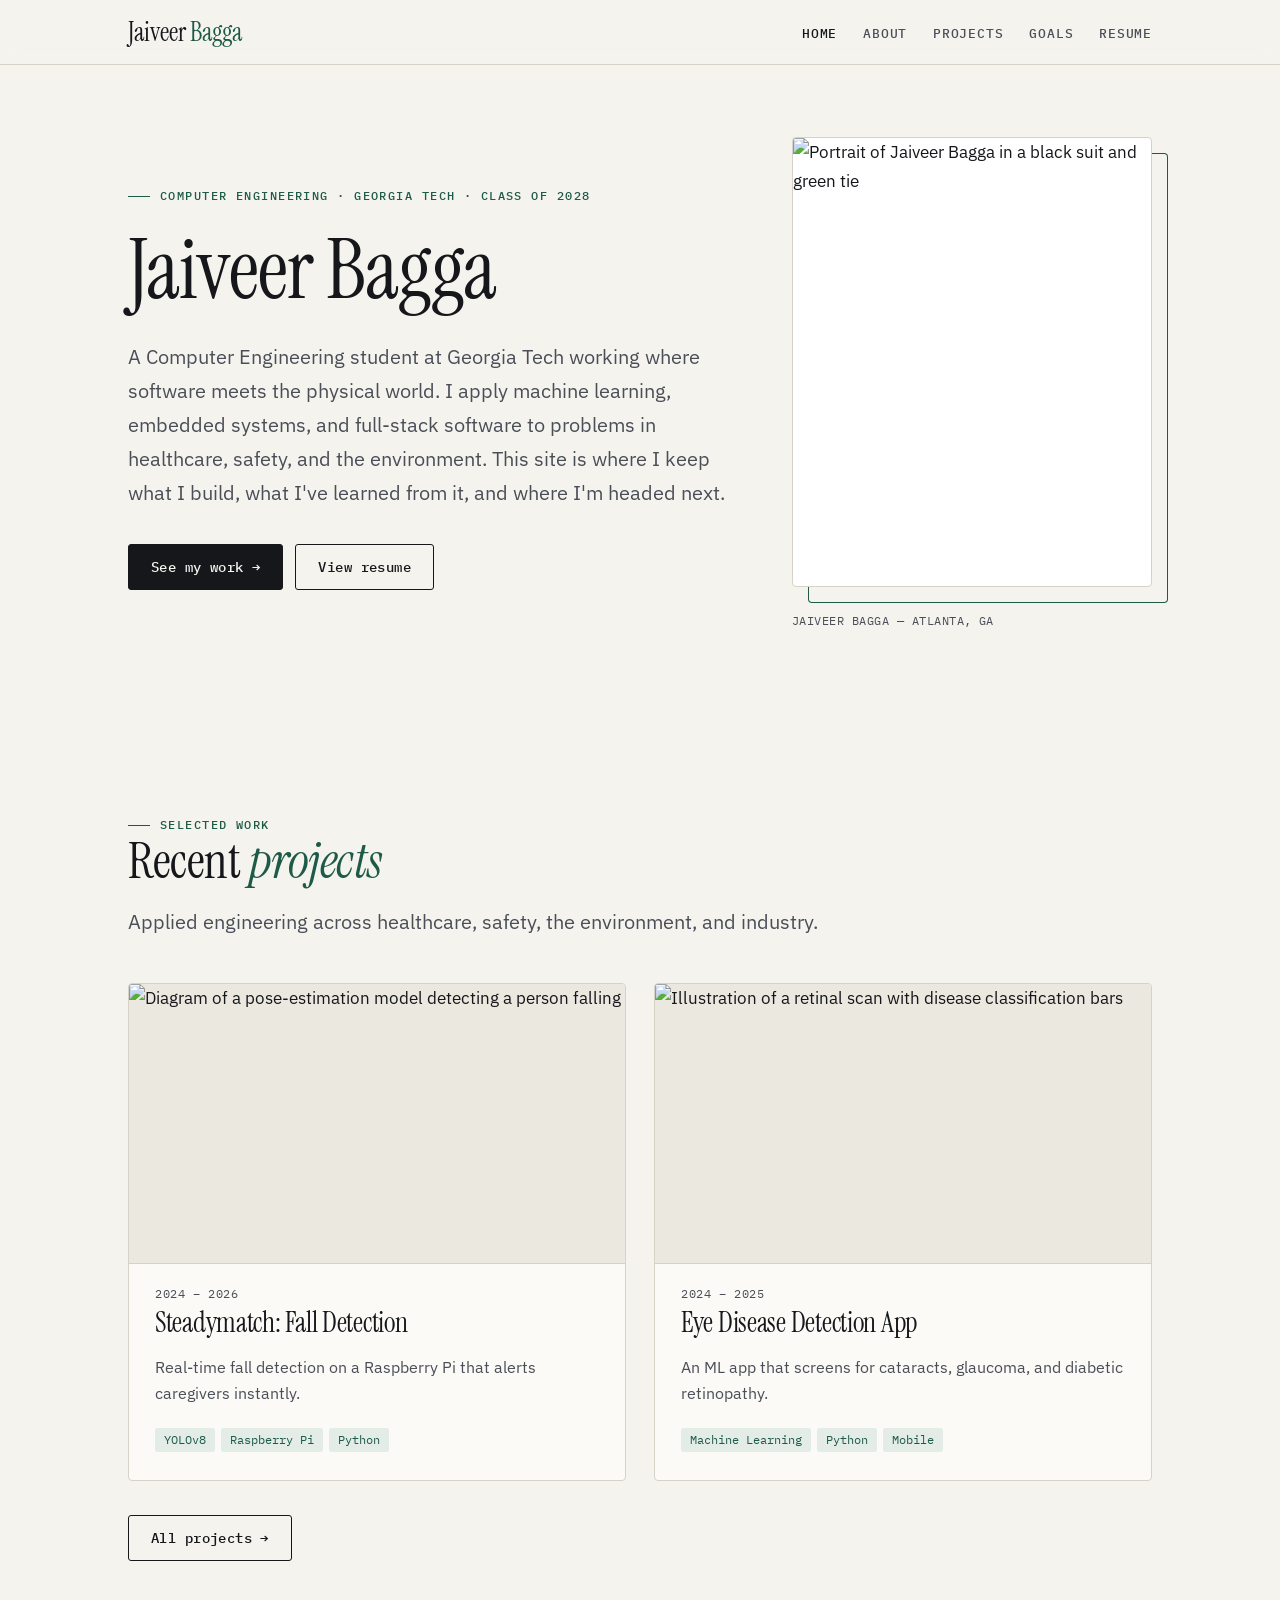
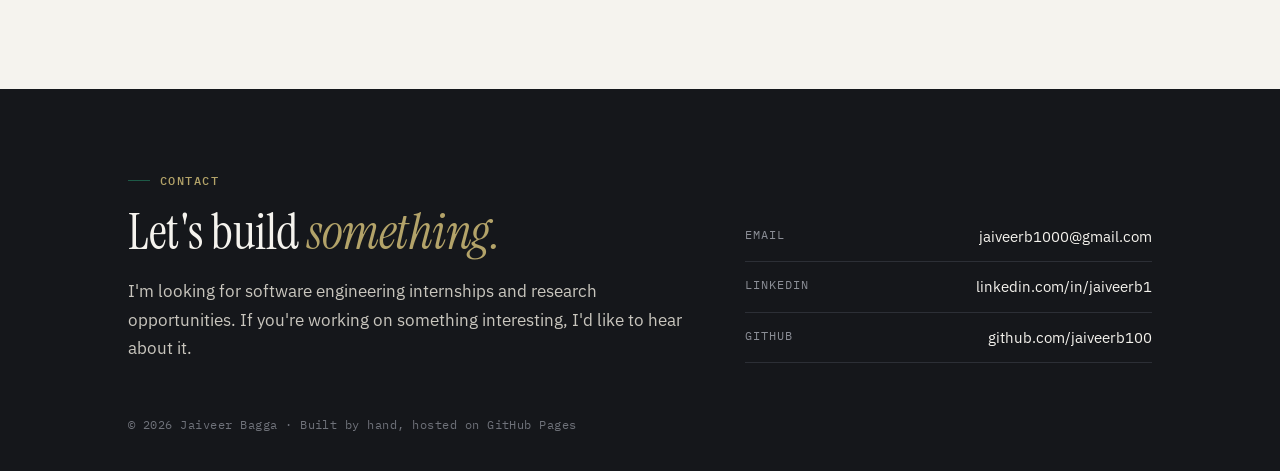
==== index.html @ e7812ad7 "Add files via upload" ====
<!DOCTYPE html>
<html lang="en">
<head>
  <meta charset="utf-8">
  <meta name="viewport" content="width=device-width, initial-scale=1">
  <title>Jaiveer Bagga — Computer Engineering @ Georgia Tech</title>
  <meta name="description" content="ePortfolio of Jaiveer Bagga, Computer Engineering student at Georgia Tech building software, machine learning, and hardware that solves real problems.">
  <link rel="stylesheet" href="style.css">
</head>
<body>
  <nav class="nav">
    <div class="wrap">
      <a class="brand" href="index.html">Jaiveer <span>Bagga</span></a>
      <ul>
        <li><a class="link active" href="index.html">Home</a></li>
        <li><a class="link" href="about.html">About</a></li>
        <li><a class="link" href="projects.html">Projects</a></li>
        <li><a class="link" href="goals.html">Goals</a></li>
        <li><a class="link" href="resume.html">Resume</a></li>
      </ul>
    </div>
  </nav>

  <header class="hero">
    <div class="wrap">
      <div>
        <span class="eyebrow">Computer Engineering · Georgia Tech · Class of 2028</span>
        <h1>Jaiveer Bagga</h1>
        <p class="lede">A Computer Engineering student at Georgia Tech working where software meets the physical world. I apply machine learning, embedded systems, and full-stack software to problems in healthcare, safety, and the environment. This site is where I keep what I build, what I've learned from it, and where I'm headed next.</p>
        <div class="btns">
          <a class="btn solid" href="projects.html">See my work →</a>
          <a class="btn ghost" href="resume.html">View resume</a>
        </div>
      </div>
      <figure class="portrait">
        <img src="assets/headshot.jpg" alt="Portrait of Jaiveer Bagga in a black suit and green tie">
        <figcaption>JAIVEER BAGGA — ATLANTA, GA</figcaption>
      </figure>
    </div>
  </header>

  <section>
    <div class="wrap">
      <span class="eyebrow">Selected work</span>
      <h2>Recent <em>projects</em></h2>
      <p class="lede">Applied engineering across healthcare, safety, the environment, and industry.</p>
      <div class="grid">
        <a class="card" href="projects.html#steadymatch">
          <div class="art"><img src="assets/fall-detection.svg" alt="Diagram of a pose-estimation model detecting a person falling"></div>
          <div class="body">
            <span class="meta">2024 – 2026</span>
            <h3>Steadymatch: Fall Detection</h3>
            <p>Real-time fall detection on a Raspberry Pi that alerts caregivers instantly.</p>
            <div class="tags"><span class="tag">YOLOv8</span><span class="tag">Raspberry Pi</span><span class="tag">Python</span></div>
          </div>
        </a>
        <a class="card" href="projects.html#eye">
          <div class="art"><img src="assets/eye-detection.svg" alt="Illustration of a retinal scan with disease classification bars"></div>
          <div class="body">
            <span class="meta">2024 – 2025</span>
            <h3>Eye Disease Detection App</h3>
            <p>An ML app that screens for cataracts, glaucoma, and diabetic retinopathy.</p>
            <div class="tags"><span class="tag">Machine Learning</span><span class="tag">Python</span><span class="tag">Mobile</span></div>
          </div>
        </a>
      </div>
      <div class="btns"><a class="btn ghost" href="projects.html">All projects →</a></div>
    </div>
  </section>

  <footer id="contact">
    <div class="wrap">
      <div class="cols">
        <div>
          <span class="eyebrow" style="color:var(--gold)">Contact</span>
          <h2 style="margin-top:16px">Let's build <em>something.</em></h2>
          <p>I'm looking for software engineering internships and research opportunities. If you're working on something interesting, I'd like to hear about it.</p>
        </div>
        <ul>
          <li><span>Email</span><a href="mailto:jaiveerb1000@gmail.com">jaiveerb1000@gmail.com</a></li>
          <li><span>LinkedIn</span><a href="https://linkedin.com/in/jaiveerb1">linkedin.com/in/jaiveerb1</a></li>
          <li><span>GitHub</span><a href="https://github.com/jaiveerb100">github.com/jaiveerb100</a></li>
        </ul>
      </div>
      <p class="fine">© 2026 Jaiveer Bagga · Built by hand, hosted on GitHub Pages</p>
    </div>
  </footer>
</body>
</html>
---- style.css ----
@import url('https://fonts.googleapis.com/css2?family=Instrument+Serif:ital@0;1&family=IBM+Plex+Sans:wght@400;500;600&family=IBM+Plex+Mono:wght@400;500&display=swap');

:root {
  --paper: #f5f3ee;
  --paper-2: #ebe8e0;
  --ink: #15171b;
  --ink-2: #4a4e57;
  --line: #d6d2c7;
  --green: #1d5a47;
  --green-2: #e3ece7;
  --gold: #b3a369;
  --serif: 'Instrument Serif', Georgia, serif;
  --sans: 'IBM Plex Sans', system-ui, -apple-system, Segoe UI, sans-serif;
  --mono: 'IBM Plex Mono', ui-monospace, Menlo, monospace;
  --max: 1080px;
}

* { box-sizing: border-box; margin: 0; padding: 0; }
html { scroll-behavior: smooth; }
body {
  background: var(--paper);
  color: var(--ink);
  font: 17px/1.7 var(--sans);
  -webkit-font-smoothing: antialiased;
}
img { max-width: 100%; display: block; }
a { color: var(--green); text-underline-offset: 3px; }
a:hover { color: var(--ink); }

.wrap { max-width: var(--max); margin: 0 auto; padding: 0 28px; }

/* ---------- nav ---------- */
.nav {
  position: sticky; top: 0; z-index: 10;
  background: rgba(245, 243, 238, 0.92);
  backdrop-filter: blur(8px);
  border-bottom: 1px solid var(--line);
}
.nav .wrap { display: flex; align-items: center; justify-content: space-between; height: 64px; gap: 20px; }
.brand { font: 26px/1 var(--serif); color: var(--ink); text-decoration: none; white-space: nowrap; }
.brand span { color: var(--green); }
.nav ul { list-style: none; display: flex; gap: 26px; overflow-x: auto; }
.nav a.link {
  font: 500 13px/1 var(--mono); text-transform: uppercase; letter-spacing: 0.06em;
  color: var(--ink-2); text-decoration: none; padding: 6px 0; border-bottom: 2px solid transparent; white-space: nowrap;
}
.nav a.link:hover, .nav a.link.active { color: var(--ink); border-color: var(--green); }

/* ---------- type ---------- */
.eyebrow {
  font: 500 12px/1 var(--mono); text-transform: uppercase; letter-spacing: 0.12em; color: var(--green);
  display: inline-flex; align-items: center; gap: 10px;
}
.eyebrow::before { content: ''; width: 22px; height: 1px; background: var(--green); }
h1, h2, h3 { font-family: var(--serif); font-weight: 400; line-height: 1.05; letter-spacing: -0.01em; }
h1 { font-size: clamp(48px, 7vw, 84px); }
h2 { font-size: clamp(34px, 4.4vw, 50px); margin-bottom: 18px; }
h3 { font-size: 28px; margin-bottom: 8px; }
h1 em, h2 em { color: var(--green); }
p + p { margin-top: 1.05em; }
.lede { font-size: 20px; color: var(--ink-2); max-width: 60ch; }
.prose { max-width: 68ch; }
.prose h3 { margin-top: 40px; }
.muted { color: var(--ink-2); }

/* ---------- sections ---------- */
section { padding: 88px 0; }
section + section { border-top: 1px solid var(--line); }
.page-head { padding: 80px 0 48px; }
.page-head h1 { margin: 0 0 20px; }

/* ---------- hero ---------- */
.hero { padding: 72px 0 88px; }
.hero .wrap { display: grid; grid-template-columns: 1.25fr 0.75fr; gap: 64px; align-items: center; }
.hero h1 { margin: 20px 0 26px; }
.portrait { position: relative; }
.portrait img {
  border-radius: 4px; aspect-ratio: 4 / 5; object-fit: cover; width: 100%;
  background: #fff; border: 1px solid var(--line);
  box-shadow: 16px 16px 0 -1px var(--paper), 16px 16px 0 0 var(--green);
}
.portrait figcaption { font: 12px/1.4 var(--mono); color: var(--ink-2); margin-top: 26px; letter-spacing: 0.04em; }

.btns { display: flex; flex-wrap: wrap; gap: 12px; margin-top: 34px; }
.btn {
  display: inline-block; font: 500 14px/1 var(--mono); letter-spacing: 0.03em;
  padding: 15px 22px; border-radius: 3px; text-decoration: none; border: 1px solid var(--ink);
  transition: background .15s, color .15s;
}
.btn.solid { background: var(--ink); color: var(--paper); }
.btn.solid:hover { background: var(--green); border-color: var(--green); color: #fff; }
.btn.ghost { color: var(--ink); }
.btn.ghost:hover { background: var(--ink); color: var(--paper); }

/* ---------- stats ---------- */
.stats { display: grid; grid-template-columns: repeat(4, 1fr); border-top: 1px solid var(--ink); border-bottom: 1px solid var(--line); }
.stat { padding: 28px 22px 26px 0; }
.stat + .stat { padding-left: 22px; border-left: 1px solid var(--line); }
.stat b { display: block; font: 44px/1 var(--serif); font-weight: 400; color: var(--green); margin-bottom: 10px; }
.stat span { font-size: 14px; color: var(--ink-2); line-height: 1.45; display: block; }

/* ---------- cards ---------- */
.grid { display: grid; grid-template-columns: repeat(2, 1fr); gap: 28px; margin-top: 44px; }
.card {
  background: #fbfaf7; border: 1px solid var(--line); border-radius: 4px; overflow: hidden;
  display: flex; flex-direction: column; text-decoration: none; color: inherit;
  transition: transform .2s, border-color .2s;
}
a.card:hover { transform: translateY(-3px); border-color: var(--green); color: inherit; }
.card .art { background: var(--paper-2); border-bottom: 1px solid var(--line); }
.card .art img { width: 100%; aspect-ratio: 16 / 9; object-fit: cover; }
.card .body { padding: 24px 26px 28px; display: flex; flex-direction: column; gap: 8px; flex: 1; }
.card p { font-size: 15.5px; color: var(--ink-2); }
.tags { display: flex; flex-wrap: wrap; gap: 6px; margin-top: auto; padding-top: 14px; }
.tag { font: 12px/1 var(--mono); padding: 6px 9px; background: var(--green-2); color: var(--green); border-radius: 2px; }
.meta { font: 12px/1 var(--mono); color: var(--ink-2); letter-spacing: 0.05em; text-transform: uppercase; }

.card.feature { grid-column: 1 / -1; flex-direction: row; border-color: var(--green); }
.card.feature .art { flex: 1.1; border-bottom: 0; border-right: 1px solid var(--line); }
.card.feature .art img { height: 100%; aspect-ratio: auto; }
.card.feature .body { flex: 1; padding: 36px; }
.badge {
  align-self: flex-start; font: 500 11px/1 var(--mono); letter-spacing: 0.1em; text-transform: uppercase;
  background: var(--gold); color: var(--ink); padding: 6px 9px; border-radius: 2px;
}

/* ---------- about ---------- */
.split { display: grid; grid-template-columns: 0.8fr 1.2fr; gap: 64px; align-items: start; }
.sticky { position: sticky; top: 100px; }
.pull {
  font: italic 30px/1.25 var(--serif); color: var(--green); border-left: 2px solid var(--gold);
  padding-left: 22px; margin: 40px 0;
}
.facts { list-style: none; border-top: 1px solid var(--line); margin-top: 28px; }
.facts li { display: flex; justify-content: space-between; gap: 16px; padding: 12px 0; border-bottom: 1px solid var(--line); font-size: 15px; }
.facts li span:first-child { font: 12px/1.9 var(--mono); text-transform: uppercase; letter-spacing: 0.06em; color: var(--ink-2); }
.facts li span:last-child { text-align: right; }

/* ---------- goals ---------- */
.figure { margin: 44px 0; background: #fbfaf7; border: 1px solid var(--line); border-radius: 4px; padding: 28px; }
.figure figcaption { font: 12px/1.5 var(--mono); color: var(--ink-2); margin-top: 16px; letter-spacing: 0.03em; }
.steps { counter-reset: s; list-style: none; margin-top: 30px; display: grid; gap: 2px; }
.steps li { counter-increment: s; display: grid; grid-template-columns: 70px 1fr; gap: 18px; padding: 22px 0; border-top: 1px solid var(--line); }
.steps li::before { content: '0' counter(s); font: 34px/1 var(--serif); color: var(--gold); }
.steps h3 { font-size: 24px; }
.steps p { font-size: 16px; color: var(--ink-2); }

/* ---------- resume ---------- */
.resume { background: #fff; border: 1px solid var(--line); border-radius: 4px; padding: 56px 60px; box-shadow: 0 1px 0 var(--line), 0 20px 40px -30px rgba(0,0,0,.25); }
.resume h2 { font-size: 26px; margin: 34px 0 12px; padding-bottom: 6px; border-bottom: 1px solid var(--ink); }
.resume h2:first-of-type { margin-top: 0; }
.r-item { margin-bottom: 18px; }
.r-row { display: flex; justify-content: space-between; gap: 16px; flex-wrap: wrap; }
.r-row b { font-weight: 600; }
.r-row i { color: var(--ink-2); font-size: 15px; }
.r-row .when { font: 13px/1.9 var(--mono); color: var(--ink-2); }
.resume ul { padding-left: 20px; margin-top: 6px; }
.resume li { font-size: 15.5px; margin-bottom: 4px; }

/* ---------- project feature page ---------- */
.callout {
  background: var(--green-2); border-left: 3px solid var(--green); padding: 18px 22px; border-radius: 0 4px 4px 0;
  font-size: 15.5px; margin: 28px 0;
}
.gallery { display: grid; grid-template-columns: repeat(3, 1fr); gap: 16px; margin: 36px 0; }
.slot {
  aspect-ratio: 4 / 3; border: 1.5px dashed var(--line); border-radius: 4px; background: #fbfaf7;
  display: grid; place-items: center; text-align: center; padding: 16px;
  font: 12px/1.5 var(--mono); color: var(--ink-2);
}
.qa { display: grid; grid-template-columns: repeat(5, 1fr); gap: 1px; background: var(--line); border: 1px solid var(--line); margin: 36px 0; }
.qa div { background: #fbfaf7; padding: 18px 16px; font-size: 14px; }
.qa b { display: block; font: 500 11px/1.4 var(--mono); text-transform: uppercase; letter-spacing: .08em; color: var(--green); margin-bottom: 6px; }

/* ---------- footer ---------- */
footer { background: var(--ink); color: #c9c6be; padding: 72px 0 40px; margin-top: 40px; }
footer h2 { color: var(--paper); }
footer h2 em { color: var(--gold); }
footer .cols { display: grid; grid-template-columns: 1.4fr 1fr; gap: 48px; align-items: end; }
footer ul { list-style: none; }
footer li { padding: 12px 0; border-bottom: 1px solid #2c2f36; display: flex; justify-content: space-between; gap: 16px; font-size: 15px; }
footer li span { font: 12px/1.9 var(--mono); text-transform: uppercase; letter-spacing: .08em; color: #8b8e96; }
footer a { color: var(--paper); text-decoration: none; }
footer a:hover { color: var(--gold); }
footer .fine { margin-top: 56px; font: 12px/1 var(--mono); color: #6f727a; letter-spacing: .04em; }

/* ---------- responsive ---------- */
@media (max-width: 860px) {
  body { font-size: 16px; }
  .hero .wrap, .split, footer .cols { grid-template-columns: 1fr; gap: 40px; }
  .portrait { max-width: 340px; }
  .stats { grid-template-columns: repeat(2, 1fr); }
  .stat:nth-child(3) { padding-left: 0; border-left: 0; }
  .stat:nth-child(n+3) { border-top: 1px solid var(--line); }
  .grid { grid-template-columns: 1fr; }
  .card.feature { flex-direction: column; }
  .card.feature .art { border-right: 0; border-bottom: 1px solid var(--line); }
  .sticky { position: static; }
  .gallery { grid-template-columns: 1fr 1fr; }
  .qa { grid-template-columns: 1fr; }
  .resume { padding: 32px 22px; }
  .nav ul { gap: 18px; }
  .brand { display: none; }
  section { padding: 64px 0; }
}
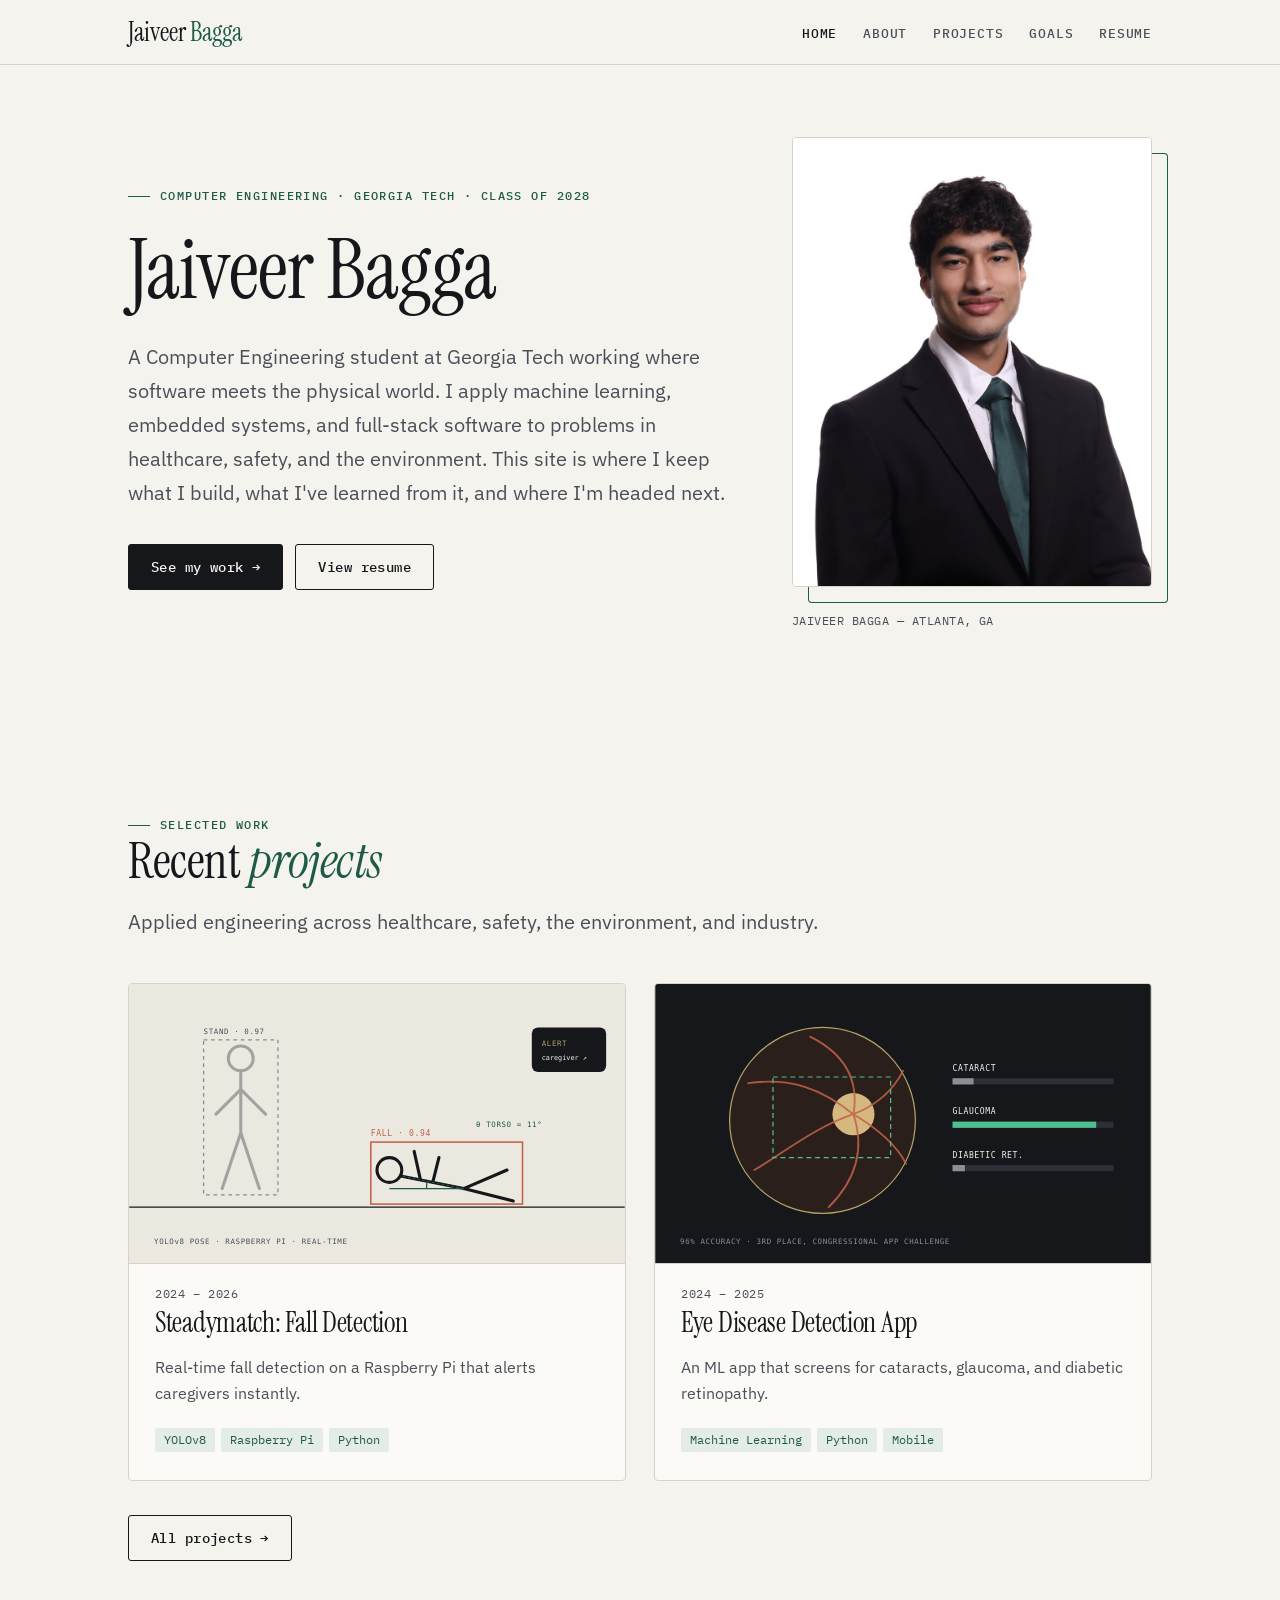
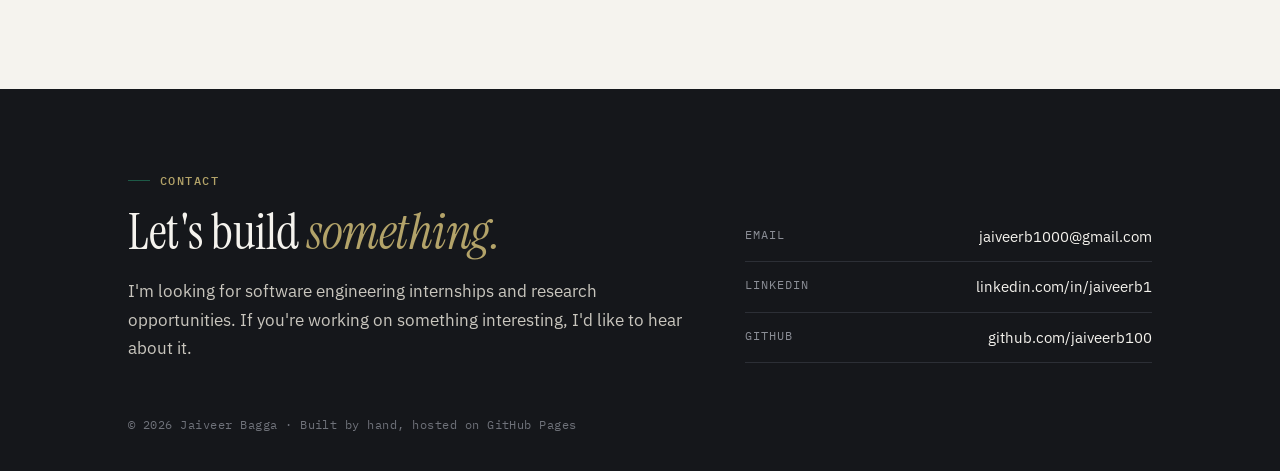
==== commit 90f82a61: "Add files via upload" ====
--- a/index.html
+++ b/index.html
@@ -33,7 +33,7 @@
         </div>
       </div>
       <figure class="portrait">
-        <img src="assets/headshot.jpg" alt="Portrait of Jaiveer Bagga in a black suit and green tie">
+        <img src="headshot.jpg" alt="Portrait of Jaiveer Bagga in a black suit and green tie">
         <figcaption>JAIVEER BAGGA — ATLANTA, GA</figcaption>
       </figure>
     </div>
@@ -46,7 +46,7 @@
       <p class="lede">Applied engineering across healthcare, safety, the environment, and industry.</p>
       <div class="grid">
         <a class="card" href="projects.html#steadymatch">
-          <div class="art"><img src="assets/fall-detection.svg" alt="Diagram of a pose-estimation model detecting a person falling"></div>
+          <div class="art"><img src="fall-detection.svg" alt="Diagram of a pose-estimation model detecting a person falling"></div>
           <div class="body">
             <span class="meta">2024 – 2026</span>
             <h3>Steadymatch: Fall Detection</h3>
@@ -55,7 +55,7 @@
           </div>
         </a>
         <a class="card" href="projects.html#eye">
-          <div class="art"><img src="assets/eye-detection.svg" alt="Illustration of a retinal scan with disease classification bars"></div>
+          <div class="art"><img src="eye-detection.svg" alt="Illustration of a retinal scan with disease classification bars"></div>
           <div class="body">
             <span class="meta">2024 – 2025</span>
             <h3>Eye Disease Detection App</h3>
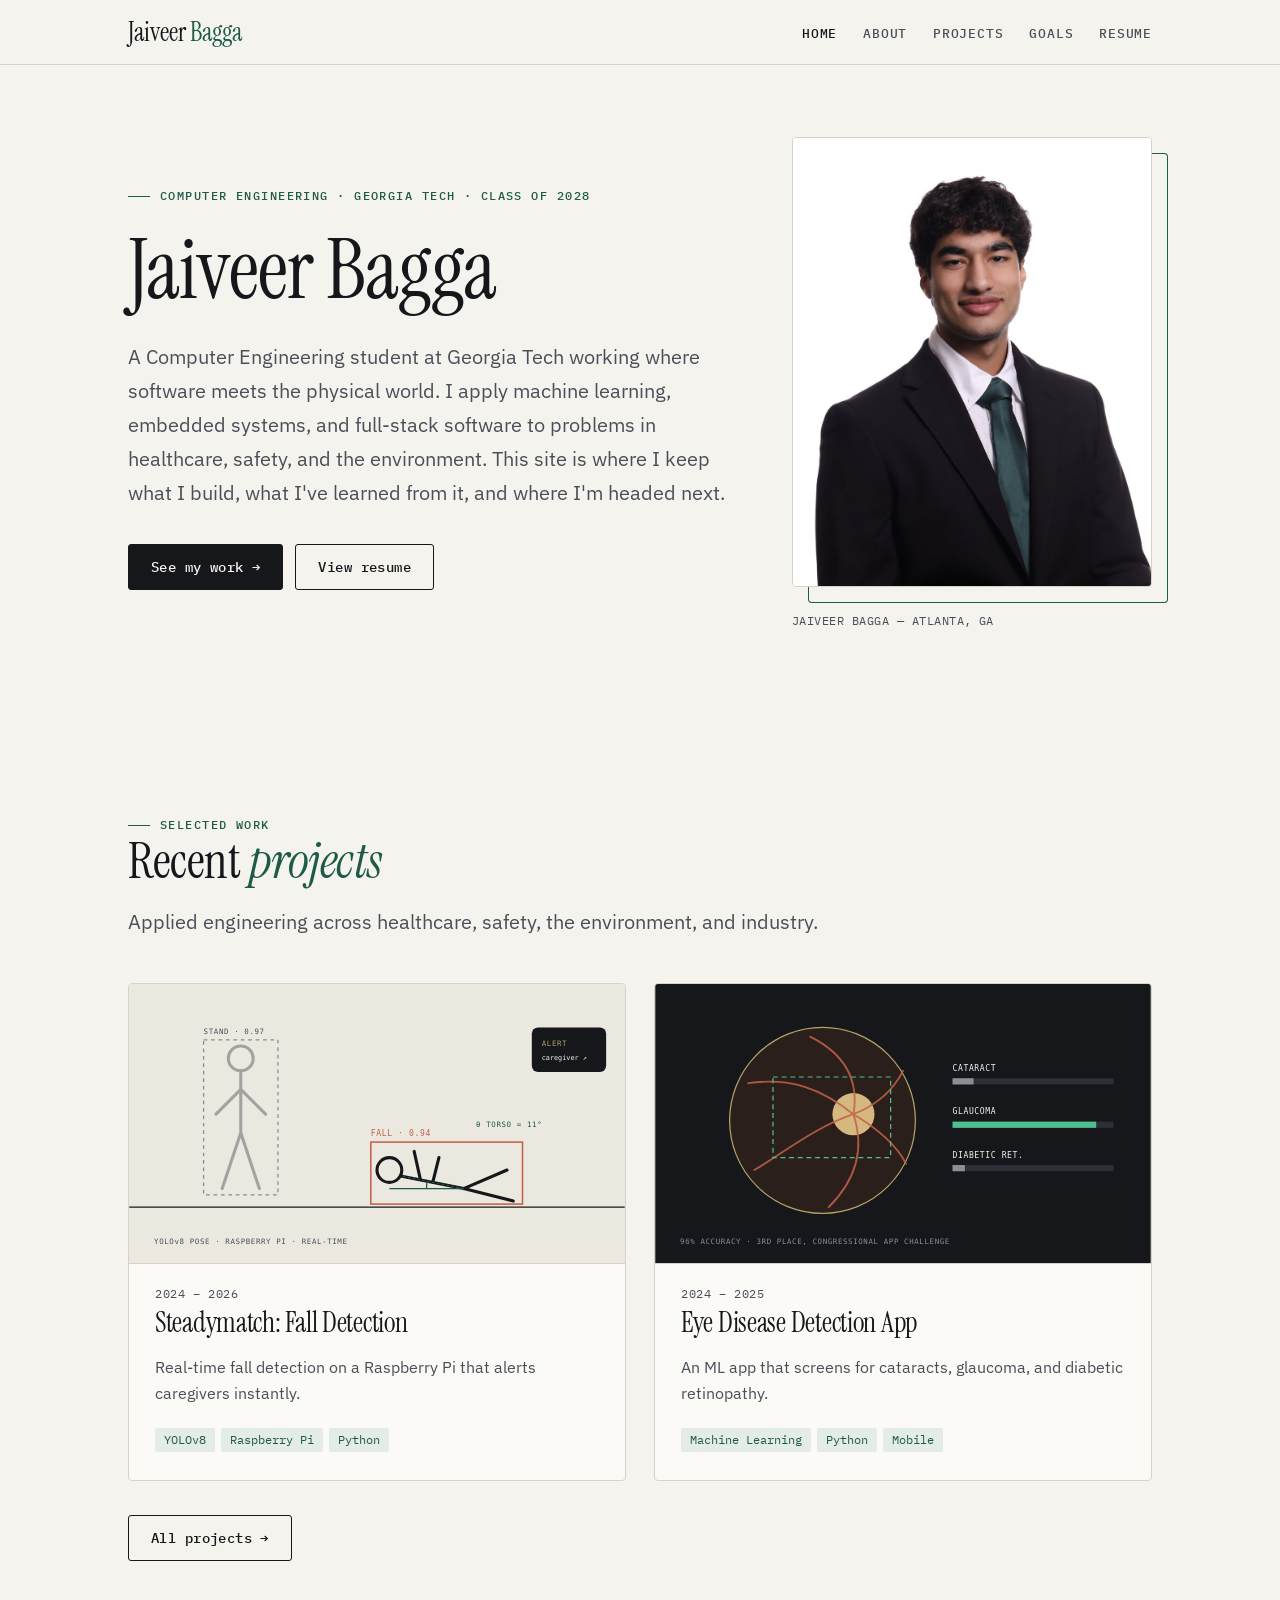
==== commit f557bb33: "Add files via upload" ====
--- a/index.html
+++ b/index.html
@@ -67,23 +67,5 @@
       <div class="btns"><a class="btn ghost" href="projects.html">All projects →</a></div>
     </div>
   </section>
-
-  <footer id="contact">
-    <div class="wrap">
-      <div class="cols">
-        <div>
-          <span class="eyebrow" style="color:var(--gold)">Contact</span>
-          <h2 style="margin-top:16px">Let's build <em>something.</em></h2>
-          <p>I'm looking for software engineering internships and research opportunities. If you're working on something interesting, I'd like to hear about it.</p>
-        </div>
-        <ul>
-          <li><span>Email</span><a href="mailto:jaiveerb1000@gmail.com">jaiveerb1000@gmail.com</a></li>
-          <li><span>LinkedIn</span><a href="https://linkedin.com/in/jaiveerb1">linkedin.com/in/jaiveerb1</a></li>
-          <li><span>GitHub</span><a href="https://github.com/jaiveerb100">github.com/jaiveerb100</a></li>
-        </ul>
-      </div>
-      <p class="fine">© 2026 Jaiveer Bagga · Built by hand, hosted on GitHub Pages</p>
-    </div>
-  </footer>
 </body>
 </html>
